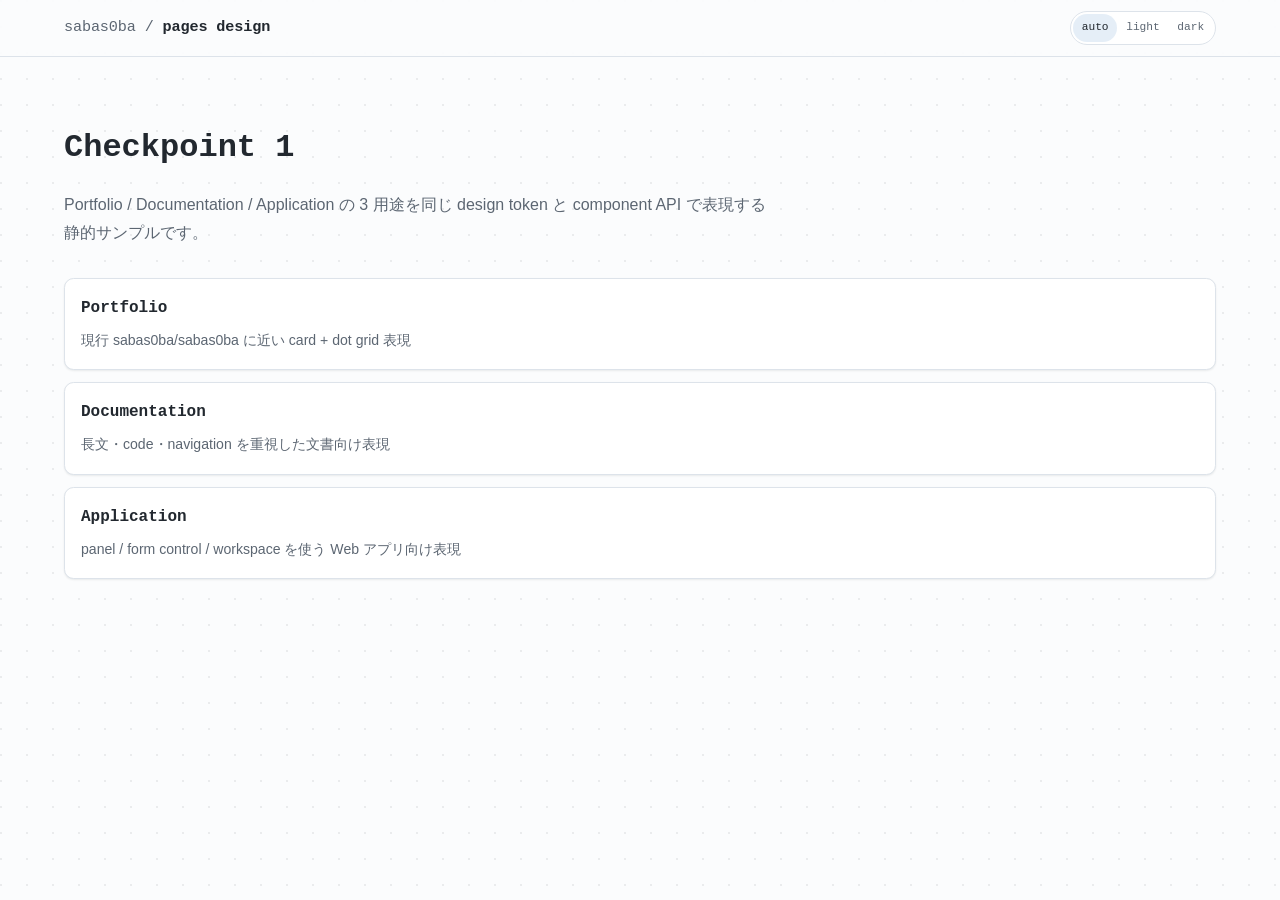
==== examples/index.html @ 205bcb6c "refactor: separate implementation samples and tests" ====
<!doctype html>
<html lang="ja">
  <head>
    <meta charset="utf-8">
    <meta name="viewport" content="width=device-width, initial-scale=1">
    <title>Sabas0ba Pages Design — checkpoint 1</title>
    <script src="assets/theme.js"></script>
    <link rel="stylesheet" href="../src/saba.css">
    <style>
      @layer site {
        body { display: flex; flex-direction: column; }
        .wrap { padding-block: 4rem; }
        .lead { max-width: 44rem; color: var(--saba-text-muted); }
        .links { margin-top: 2rem; }
        .links a { display: block; padding: 1rem; margin: .75rem 0; }
        .links strong { display: block; margin-bottom: .25rem; color: var(--saba-text); font-family: var(--saba-font-mono); }
        .links span { color: var(--saba-text-muted); font-size: .88rem; }
      }
    </style>
  </head>
  <body class="saba-grid-background">
    <a class="saba-skip-link" href="#main">本文へ移動</a>
    <header class="saba-site-header">
      <div class="saba-site-header__inner">
        <span class="saba-brand"><span class="saba-brand__owner">sabas0ba / </span>pages design</span>
        <div class="saba-theme-switcher" data-saba-theme-switcher hidden role="group" aria-label="表示テーマ">
          <button type="button" data-theme-value="auto" aria-pressed="false">auto</button>
          <button type="button" data-theme-value="light" aria-pressed="false">light</button>
          <button type="button" data-theme-value="dark" aria-pressed="false">dark</button>
        </div>
      </div>
    </header>
    <main id="main" class="saba-page wrap">
      <h1 style="font-family: var(--saba-font-mono); margin: 0;">Checkpoint 1</h1>
      <p class="lead">Portfolio / Documentation / Application の 3 用途を同じ design token と component API で表現する静的サンプルです。</p>
      <nav class="links" aria-label="サンプル一覧">
        <a class="saba-card saba-card__body" href="portfolio.html">
          <strong>Portfolio</strong>
          <span>現行 sabas0ba/sabas0ba に近い card + dot grid 表現</span>
        </a>
        <a class="saba-card saba-card__body" href="docs.html">
          <strong>Documentation</strong>
          <span>長文・code・navigation を重視した文書向け表現</span>
        </a>
        <a class="saba-card saba-card__body" href="app.html">
          <strong>Application</strong>
          <span>panel / form control / workspace を使う Web アプリ向け表現</span>
        </a>
      </nav>
    </main>
  </body>
</html>
---- src/saba.css ----
@layer saba.tokens, saba.reset, saba.base, saba.components, saba.layout, site;

@layer saba.tokens {
  :root,
  :root[data-theme="light"] {
    color-scheme: light dark;

    --saba-bg: #fbfcfd;
    --saba-surface: #ffffff;
    --saba-surface-raised: #f2f5f8;
    --saba-text: #22282f;
    --saba-text-muted: #5c6672;
    --saba-border: #dde3ea;
    --saba-accent: #0a58b8;
    --saba-accent: oklch(0.48 0.16 var(--saba-accent-h, 250));
    --saba-accent-soft: color-mix(in oklch, var(--saba-accent) 10%, transparent);
    --saba-shadow: 0 1px 2px rgb(16 22 30 / 8%);
    --saba-grid-dot: rgb(16 22 30 / 7%);

    --saba-code-comment: #59636e;
    --saba-code-keyword: #cf222e;
    --saba-code-string: #0a3069;
    --saba-code-number: #0550ae;
    --saba-code-function: #8250df;

    --saba-font-body: -apple-system, BlinkMacSystemFont, "Segoe UI", "Hiragino Sans",
      "Hiragino Kaku Gothic ProN", "Noto Sans JP", "Yu Gothic UI", Meiryo, sans-serif;
    --saba-font-mono: ui-monospace, "Cascadia Mono", "SFMono-Regular", Consolas,
      "Liberation Mono", "Noto Sans Mono", monospace;

    --saba-radius-sm: 0.25rem;
    --saba-radius-md: 0.6rem;
    --saba-radius-pill: 999px;

    --saba-space-1: 0.25rem;
    --saba-space-2: 0.5rem;
    --saba-space-3: 0.75rem;
    --saba-space-4: 1rem;
    --saba-space-6: 1.5rem;
    --saba-space-8: 2rem;
    --saba-space-12: 3rem;
    --saba-space-16: 4rem;

    --saba-measure: 48rem;
    --saba-page-width: 72rem;
    --saba-transition-fast: 150ms;
    --saba-transition-normal: 300ms;
  }

  :root[data-theme="light"] { color-scheme: light; }

  @media (prefers-color-scheme: dark) {
    :root:not([data-theme="light"]) {
      --saba-bg: #0d1117;
      --saba-surface: #151b23;
      --saba-surface-raised: #1c242e;
      --saba-text: #d5dce3;
      --saba-text-muted: #7d8894;
      --saba-border: #262e38;
      --saba-accent: #6cb6ff;
      --saba-accent: oklch(0.8 0.14 var(--saba-accent-h, 250));
      --saba-accent-soft: color-mix(in oklch, var(--saba-accent) 12%, transparent);
      --saba-shadow: 0 1px 2px rgb(0 0 0 / 50%);
      --saba-grid-dot: rgb(220 235 255 / 5%);
      --saba-code-comment: #9198a1;
      --saba-code-keyword: #ff7b72;
      --saba-code-string: #a5d6ff;
      --saba-code-number: #79c0ff;
      --saba-code-function: #d2a8ff;
    }
  }

  :root[data-theme="dark"] {
    color-scheme: dark;
    --saba-bg: #0d1117;
    --saba-surface: #151b23;
    --saba-surface-raised: #1c242e;
    --saba-text: #d5dce3;
    --saba-text-muted: #7d8894;
    --saba-border: #262e38;
    --saba-accent: #6cb6ff;
    --saba-accent: oklch(0.8 0.14 var(--saba-accent-h, 250));
    --saba-accent-soft: color-mix(in oklch, var(--saba-accent) 12%, transparent);
    --saba-shadow: 0 1px 2px rgb(0 0 0 / 50%);
    --saba-grid-dot: rgb(220 235 255 / 5%);
    --saba-code-comment: #9198a1;
    --saba-code-keyword: #ff7b72;
    --saba-code-string: #a5d6ff;
    --saba-code-number: #79c0ff;
    --saba-code-function: #d2a8ff;
  }
}

@layer saba.reset {
  *, *::before, *::after { box-sizing: border-box; }
  html { -webkit-text-size-adjust: 100%; }
  body { margin: 0; }
  img, svg { display: block; max-width: 100%; }
  button, input, textarea, select { font: inherit; }
}

@layer saba.base {
  html { background: var(--saba-bg); }
  body {
    min-height: 100vh;
    background: var(--saba-bg);
    color: var(--saba-text);
    font-family: var(--saba-font-body);
    font-size: 16px;
    line-height: 1.7;
  }
  a { color: var(--saba-accent); text-decoration: none; }
  a:hover { text-decoration: underline; }
  code, pre, kbd, samp { font-family: var(--saba-font-mono); }
  :focus-visible { outline: 2px solid var(--saba-accent); outline-offset: 2px; border-radius: 2px; }
  ::selection { background: var(--saba-accent-soft); }
}

@layer saba.components {
  .saba-skip-link {
    position: fixed;
    z-index: 100;
    inset: var(--saba-space-2) auto auto var(--saba-space-2);
    padding: var(--saba-space-2) var(--saba-space-3);
    border: 1px solid var(--saba-accent);
    border-radius: var(--saba-radius-sm);
    background: var(--saba-surface);
    color: var(--saba-text);
    font-family: var(--saba-font-mono);
    transform: translateY(calc(-100% - var(--saba-space-4)));
  }
  .saba-skip-link:focus { transform: translateY(0); }

  .saba-site-header {
    border-bottom: 1px solid var(--saba-border);
    background: color-mix(in srgb, var(--saba-bg) 88%, transparent);
    backdrop-filter: blur(12px);
  }
  .saba-site-header__inner,
  .saba-site-footer__inner {
    width: min(calc(100% - 2.5rem), var(--saba-page-width));
    margin-inline: auto;
    display: flex;
    align-items: center;
    flex-wrap: wrap;
    gap: var(--saba-space-2) var(--saba-space-4);
  }
  .saba-site-header__inner { min-height: 3.5rem; }
  .saba-brand {
    color: var(--saba-text);
    font-family: var(--saba-font-mono);
    font-size: 0.95rem;
    font-weight: 650;
    letter-spacing: -0.01em;
  }
  .saba-brand__owner { color: var(--saba-text-muted); font-weight: 500; }
  .saba-nav { display: flex; flex-wrap: wrap; gap: var(--saba-space-1) var(--saba-space-4); margin-left: auto; }
  .saba-nav a {
    color: var(--saba-text-muted);
    font-family: var(--saba-font-mono);
    font-size: 0.82rem;
    border-bottom: 1px solid transparent;
  }
  .saba-nav a:hover { color: var(--saba-text); text-decoration: none; }
  .saba-nav a[aria-current="page"] { color: var(--saba-text); border-bottom-color: var(--saba-accent); }

  .saba-theme-switcher {
    display: inline-flex;
    margin-left: auto;
    padding: 2px;
    border: 1px solid var(--saba-border);
    border-radius: var(--saba-radius-pill);
    background: var(--saba-surface);
  }
  .saba-theme-switcher[hidden] { display: none; }
  .saba-theme-switcher button {
    min-height: 1.75rem;
    padding-inline: .55rem;
    border: 0;
    border-radius: var(--saba-radius-pill);
    background: transparent;
    color: var(--saba-text-muted);
    font: .7rem/1 var(--saba-font-mono);
    cursor: pointer;
  }
  .saba-theme-switcher button[aria-pressed="true"] {
    background: var(--saba-accent-soft);
    color: var(--saba-text);
  }

  .saba-card,
  .saba-panel {
    background: var(--saba-surface);
    border: 1px solid var(--saba-border);
    border-radius: var(--saba-radius-md);
    box-shadow: var(--saba-shadow);
  }
  .saba-card { overflow: hidden; transition: border-color var(--saba-transition-fast) ease, transform var(--saba-transition-fast) ease; }
  .saba-card:hover { border-color: var(--saba-accent); transform: translateY(-2px); }
  .saba-card__body { padding: 1rem; }
  .saba-card__title { margin: 0 0 .3rem; font: 650 .98rem/1.4 var(--saba-font-mono); }
  .saba-card__desc { margin: 0; color: var(--saba-text-muted); font-size: .88rem; }

  .saba-chip,
  .saba-button {
    display: inline-flex;
    align-items: center;
    justify-content: center;
    border: 1px solid var(--saba-border);
    background: var(--saba-surface);
    color: var(--saba-text-muted);
    font-family: var(--saba-font-mono);
  }
  .saba-chip { min-height: 1.65rem; padding-inline: .65rem; border-radius: var(--saba-radius-pill); font-size: .75rem; }
  .saba-button { min-height: 2.25rem; padding-inline: .9rem; border-radius: var(--saba-radius-md); cursor: pointer; }
  .saba-button:hover { color: var(--saba-text); border-color: var(--saba-accent); }
  .saba-button--primary { border-color: var(--saba-accent); background: var(--saba-accent); color: var(--saba-bg); }

  .saba-input {
    min-height: 2.35rem;
    width: 100%;
    padding: .45rem .7rem;
    border: 1px solid var(--saba-border);
    border-radius: var(--saba-radius-md);
    background: var(--saba-bg);
    color: var(--saba-text);
  }
  .saba-input:hover { border-color: color-mix(in oklch, var(--saba-accent) 55%, var(--saba-border)); }

  .saba-site-footer { margin-top: auto; border-top: 1px solid var(--saba-border); color: var(--saba-text-muted); }
  .saba-site-footer__inner { min-height: 4rem; font: .78rem/1.5 var(--saba-font-mono); }
  .saba-site-footer__inner > :last-child { margin-left: auto; }
}

@layer saba.layout {
  .saba-page { width: min(calc(100% - 2.5rem), var(--saba-page-width)); margin-inline: auto; }
  .saba-prose { width: min(100%, var(--saba-measure)); line-height: 1.85; }
  .saba-prose h1, .saba-prose h2, .saba-prose h3 { color: var(--saba-text); font-family: var(--saba-font-mono); line-height: 1.4; }
  .saba-prose h1 { margin: 0 0 1.5rem; font-size: clamp(1.65rem, 4vw, 2rem); }
  .saba-prose h2 { margin: 2.75rem 0 1rem; padding-top: 1.5rem; border-top: 1px solid var(--saba-border); font-size: 1.3rem; }
  .saba-prose h3 { margin: 2rem 0 .75rem; font-size: 1.05rem; }
  .saba-prose p, .saba-prose ul, .saba-prose ol { margin: 1rem 0; }
  .saba-prose :not(pre) > code { padding: .14em .34em; background: color-mix(in srgb, var(--saba-surface-raised) 85%, transparent); border-radius: var(--saba-radius-sm); }
  .saba-prose pre { overflow-x: auto; padding: 1rem; border: 1px solid var(--saba-border); border-radius: var(--saba-radius-md); background: var(--saba-surface); line-height: 1.65; }
  .saba-prose blockquote { margin: 1rem 0; padding: .2rem 0 .2rem 1rem; border-left: 3px solid var(--saba-border); color: var(--saba-text-muted); }
  .saba-prose table { width: 100%; border-collapse: collapse; font-size: .92rem; }
  .saba-prose th, .saba-prose td { padding: .55rem .7rem; border: 1px solid var(--saba-border); text-align: left; }
  .saba-prose th { background: var(--saba-surface-raised); font-family: var(--saba-font-mono); }
  .saba-grid-background {
    background:
      radial-gradient(circle at 1px 1px, var(--saba-grid-dot) 1px, transparent 0) 0 0 / 26px 26px fixed,
      var(--saba-bg);
  }
  .saba-grid { display: grid; grid-template-columns: repeat(auto-fit, minmax(min(100%, 17rem), 1fr)); gap: 1rem; }
}

@media (max-width: 42rem) {
  .saba-site-header__inner { padding-block: .7rem; }
  .saba-nav { width: 100%; margin-left: 0; }
  .saba-site-footer__inner > :last-child { margin-left: 0; }
}

@media (prefers-reduced-motion: reduce) {
  *, *::before, *::after { scroll-behavior: auto !important; animation-duration: .001ms !important; animation-iteration-count: 1 !important; transition-duration: .001ms !important; }
}

@media print {
  :root {
    --saba-bg: #fff;
    --saba-surface: #fff;
    --saba-surface-raised: #f2f2f2;
    --saba-text: #000;
    --saba-text-muted: #333;
    --saba-border: #aaa;
    --saba-accent: #000;
  }
  .saba-site-header, .saba-site-footer { display: none; }
  body { background: #fff; color: #000; }
  .saba-prose { max-width: none; }
}
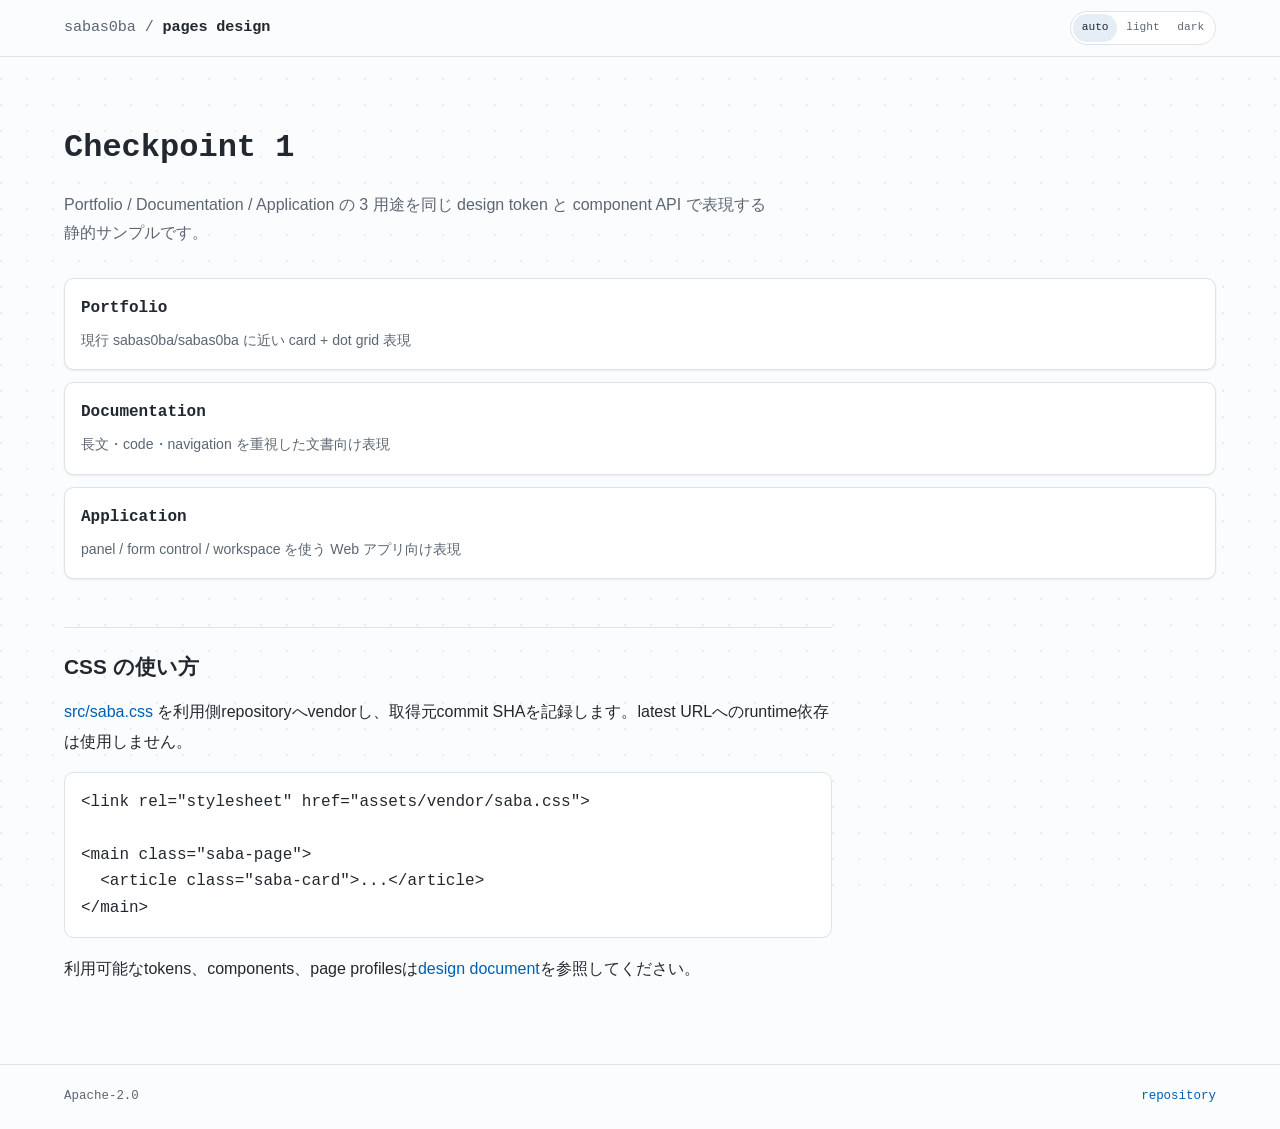
==== commit c6366c90: "feat: publish self-contained design samples" ====
--- a/examples/index.html
+++ b/examples/index.html
@@ -15,6 +15,7 @@
         .links a { display: block; padding: 1rem; margin: .75rem 0; }
         .links strong { display: block; margin-bottom: .25rem; color: var(--saba-text); font-family: var(--saba-font-mono); }
         .links span { color: var(--saba-text-muted); font-size: .88rem; }
+        .usage { margin-top: 3rem; }
       }
     </style>
   </head>
@@ -22,7 +23,7 @@
     <a class="saba-skip-link" href="#main">本文へ移動</a>
     <header class="saba-site-header">
       <div class="saba-site-header__inner">
-        <span class="saba-brand"><span class="saba-brand__owner">sabas0ba / </span>pages design</span>
+        <a class="saba-brand" href="https://github.com/sabas0ba/pages-style"><span class="saba-brand__owner">sabas0ba / </span>pages design</a>
         <div class="saba-theme-switcher" data-saba-theme-switcher hidden role="group" aria-label="表示テーマ">
           <button type="button" data-theme-value="auto" aria-pressed="false">auto</button>
           <button type="button" data-theme-value="light" aria-pressed="false">light</button>
@@ -47,6 +48,19 @@
           <span>panel / form control / workspace を使う Web アプリ向け表現</span>
         </a>
       </nav>
+      <section class="saba-prose usage" aria-labelledby="usage-title">
+        <h2 id="usage-title">CSS の使い方</h2>
+        <p><a href="https://github.com/sabas0ba/pages-style/blob/main/src/saba.css">src/saba.css</a> を利用側repositoryへvendorし、取得元commit SHAを記録します。latest URLへのruntime依存は使用しません。</p>
+        <pre><code>&lt;link rel="stylesheet" href="assets/vendor/saba.css"&gt;
+
+&lt;main class="saba-page"&gt;
+  &lt;article class="saba-card"&gt;...&lt;/article&gt;
+&lt;/main&gt;</code></pre>
+        <p>利用可能なtokens、components、page profilesは<a href="https://github.com/sabas0ba/pages-style/blob/main/docs/design.md">design document</a>を参照してください。</p>
+      </section>
     </main>
+    <footer class="saba-site-footer">
+      <div class="saba-site-footer__inner"><span>Apache-2.0</span><span><a href="https://github.com/sabas0ba/pages-style">repository</a></span></div>
+    </footer>
   </body>
 </html>
--- a/src/saba.css
+++ b/src/saba.css
@@ -1,3 +1,6 @@
+/* SPDX-License-Identifier: Apache-2.0 */
+/* Copyright 2026 sabas0ba */
+
 @layer saba.tokens, saba.reset, saba.base, saba.components, saba.layout, site;
 
 @layer saba.tokens {
@@ -23,10 +26,12 @@
     --saba-code-number: #0550ae;
     --saba-code-function: #8250df;
 
-    --saba-font-body: -apple-system, BlinkMacSystemFont, "Segoe UI", "Hiragino Sans",
-      "Hiragino Kaku Gothic ProN", "Noto Sans JP", "Yu Gothic UI", Meiryo, sans-serif;
+    --saba-font-body: -apple-system, BlinkMacSystemFont, "Segoe UI", "BIZ UDPGothic",
+      "Hiragino Sans", "Hiragino Kaku Gothic ProN", "Yu Gothic UI", "Yu Gothic",
+      "Noto Sans CJK JP", "Noto Sans JP", Meiryo, sans-serif;
     --saba-font-mono: ui-monospace, "Cascadia Mono", "SFMono-Regular", Consolas,
-      "Liberation Mono", "Noto Sans Mono", monospace;
+      "Liberation Mono", "BIZ UDGothic", "Noto Sans Mono CJK JP", "Noto Sans Mono",
+      monospace;
 
     --saba-radius-sm: 0.25rem;
     --saba-radius-md: 0.6rem;
@@ -235,7 +240,7 @@
 @layer saba.layout {
   .saba-page { width: min(calc(100% - 2.5rem), var(--saba-page-width)); margin-inline: auto; }
   .saba-prose { width: min(100%, var(--saba-measure)); line-height: 1.85; }
-  .saba-prose h1, .saba-prose h2, .saba-prose h3 { color: var(--saba-text); font-family: var(--saba-font-mono); line-height: 1.4; }
+  .saba-prose h1, .saba-prose h2, .saba-prose h3 { color: var(--saba-text); font-family: var(--saba-font-body); line-height: 1.4; }
   .saba-prose h1 { margin: 0 0 1.5rem; font-size: clamp(1.65rem, 4vw, 2rem); }
   .saba-prose h2 { margin: 2.75rem 0 1rem; padding-top: 1.5rem; border-top: 1px solid var(--saba-border); font-size: 1.3rem; }
   .saba-prose h3 { margin: 2rem 0 .75rem; font-size: 1.05rem; }
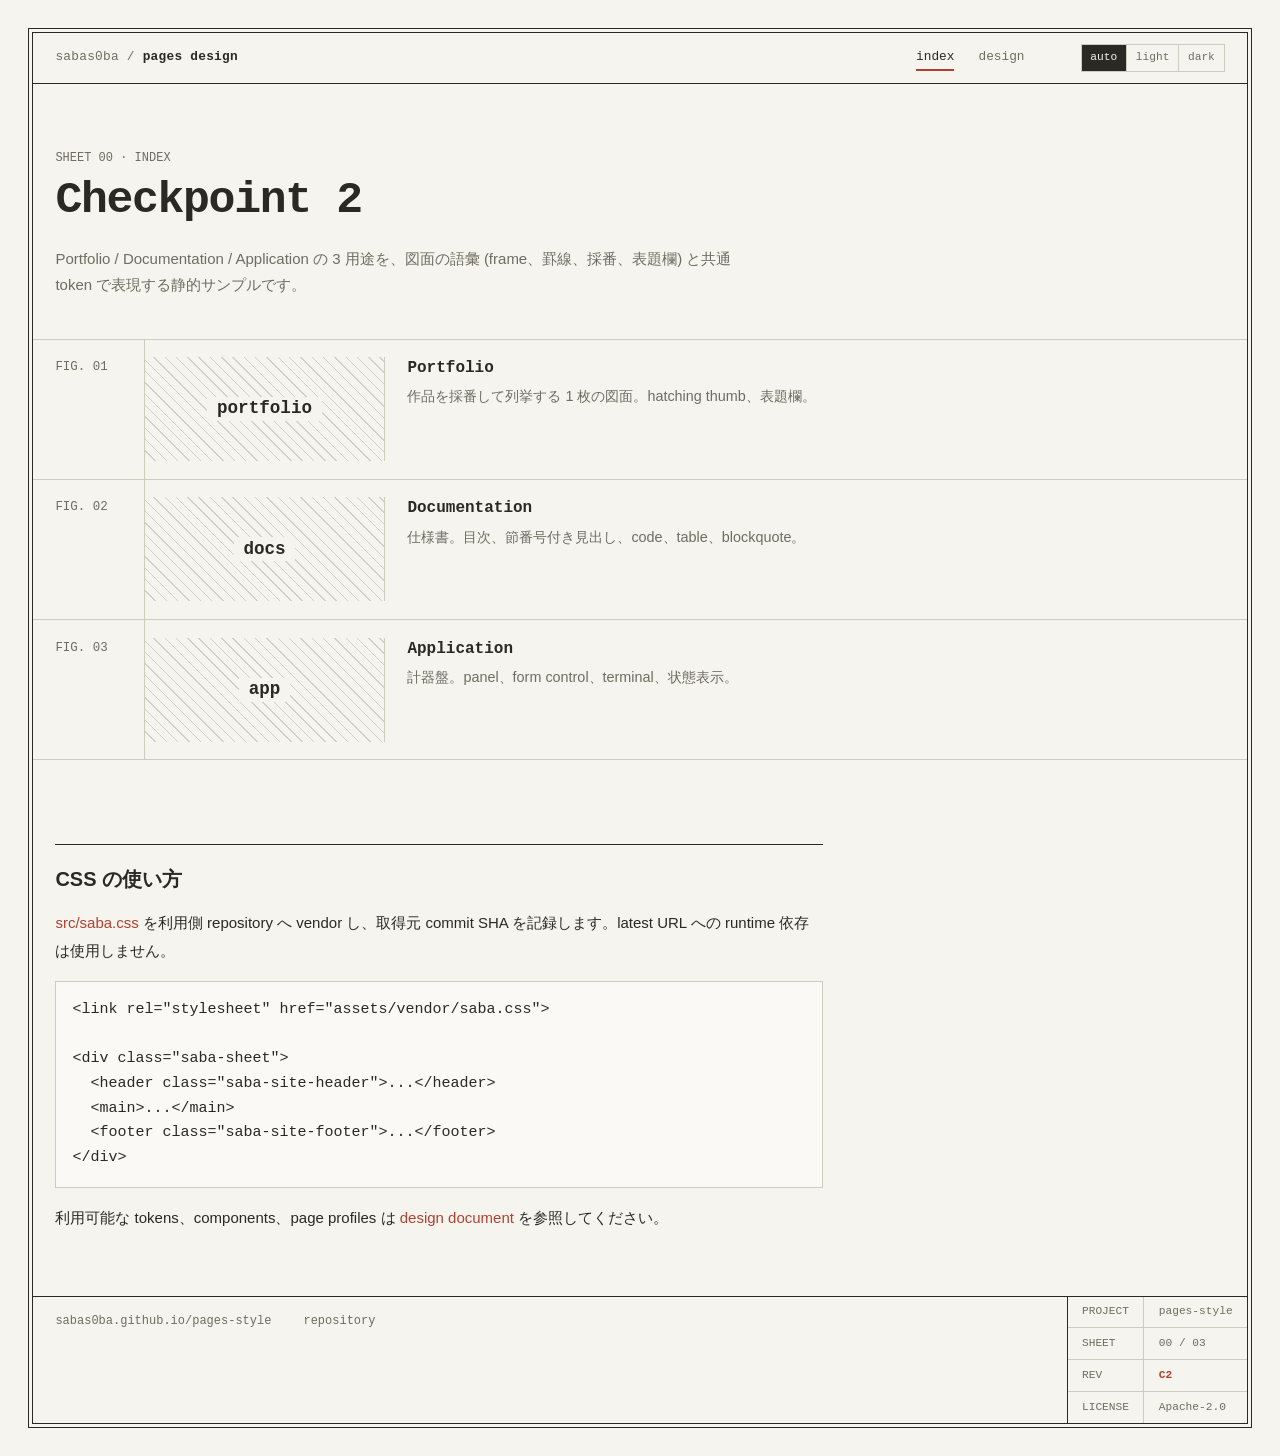
==== commit 4e932429: "feat: adopt drafting-sheet design language checkpoint 1 の template 的な要素 (角丸 card と影、dot grid、pill、 u" ====
--- a/examples/index.html
+++ b/examples/index.html
@@ -3,64 +3,92 @@
   <head>
     <meta charset="utf-8">
     <meta name="viewport" content="width=device-width, initial-scale=1">
-    <title>Sabas0ba Pages Design — checkpoint 1</title>
+    <title>Sabas0ba Pages Design — checkpoint 2</title>
     <script src="assets/theme.js"></script>
     <link rel="stylesheet" href="../src/saba.css">
     <style>
       @layer site {
-        body { display: flex; flex-direction: column; }
-        .wrap { padding-block: 4rem; }
-        .lead { max-width: 44rem; color: var(--saba-text-muted); }
-        .links { margin-top: 2rem; }
-        .links a { display: block; padding: 1rem; margin: .75rem 0; }
-        .links strong { display: block; margin-bottom: .25rem; color: var(--saba-text); font-family: var(--saba-font-mono); }
-        .links span { color: var(--saba-text-muted); font-size: .88rem; }
-        .usage { margin-top: 3rem; }
+        .hero { padding: clamp(2rem, 6vw, 4rem) var(--saba-gutter) 2.5rem; border-bottom: 1px solid var(--saba-border); }
+        .hero .no { font-family: var(--saba-font-mono); font-size: 0.75rem; color: var(--saba-text-muted); }
+        .hero h1 { margin: 0.4rem 0 0; font: 700 clamp(1.8rem, 5vw, 2.8rem)/1.15 var(--saba-font-mono); letter-spacing: -0.03em; }
+        .hero p { max-width: 44rem; margin: 1.2rem 0 0; color: var(--saba-text-muted); }
+        .usage { padding-block: 2.5rem 3rem; }
       }
     </style>
   </head>
-  <body class="saba-grid-background">
+  <body>
     <a class="saba-skip-link" href="#main">本文へ移動</a>
-    <header class="saba-site-header">
-      <div class="saba-site-header__inner">
-        <a class="saba-brand" href="https://github.com/sabas0ba/pages-style"><span class="saba-brand__owner">sabas0ba / </span>pages design</a>
-        <div class="saba-theme-switcher" data-saba-theme-switcher hidden role="group" aria-label="表示テーマ">
-          <button type="button" data-theme-value="auto" aria-pressed="false">auto</button>
-          <button type="button" data-theme-value="light" aria-pressed="false">light</button>
-          <button type="button" data-theme-value="dark" aria-pressed="false">dark</button>
+    <div class="saba-sheet">
+      <header class="saba-site-header">
+        <div class="saba-site-header__inner">
+          <a class="saba-brand" href="https://github.com/sabas0ba/pages-style"><span class="saba-brand__owner">sabas0ba / </span>pages design</a>
+          <nav class="saba-nav" aria-label="主要ナビゲーション">
+            <a aria-current="page" href="#main">index</a>
+            <a href="https://github.com/sabas0ba/pages-style/blob/main/docs/design.md">design</a>
+          </nav>
+          <div class="saba-theme-switcher" data-saba-theme-switcher hidden role="group" aria-label="表示テーマ">
+            <button type="button" data-theme-value="auto" aria-pressed="false">auto</button>
+            <button type="button" data-theme-value="light" aria-pressed="false">light</button>
+            <button type="button" data-theme-value="dark" aria-pressed="false">dark</button>
+          </div>
         </div>
-      </div>
-    </header>
-    <main id="main" class="saba-page wrap">
-      <h1 style="font-family: var(--saba-font-mono); margin: 0;">Checkpoint 1</h1>
-      <p class="lead">Portfolio / Documentation / Application の 3 用途を同じ design token と component API で表現する静的サンプルです。</p>
-      <nav class="links" aria-label="サンプル一覧">
-        <a class="saba-card saba-card__body" href="portfolio.html">
-          <strong>Portfolio</strong>
-          <span>現行 sabas0ba/sabas0ba に近い card + dot grid 表現</span>
-        </a>
-        <a class="saba-card saba-card__body" href="docs.html">
-          <strong>Documentation</strong>
-          <span>長文・code・navigation を重視した文書向け表現</span>
-        </a>
-        <a class="saba-card saba-card__body" href="app.html">
-          <strong>Application</strong>
-          <span>panel / form control / workspace を使う Web アプリ向け表現</span>
-        </a>
-      </nav>
-      <section class="saba-prose usage" aria-labelledby="usage-title">
-        <h2 id="usage-title">CSS の使い方</h2>
-        <p><a href="https://github.com/sabas0ba/pages-style/blob/main/src/saba.css">src/saba.css</a> を利用側repositoryへvendorし、取得元commit SHAを記録します。latest URLへのruntime依存は使用しません。</p>
-        <pre><code>&lt;link rel="stylesheet" href="assets/vendor/saba.css"&gt;
+      </header>
+      <main id="main">
+        <section class="hero">
+          <div class="no">SHEET 00 · INDEX</div>
+          <h1>Checkpoint 2</h1>
+          <p>Portfolio / Documentation / Application の 3 用途を、図面の語彙 (frame、罫線、採番、表題欄) と共通 token で表現する静的サンプルです。</p>
+        </section>
+        <nav aria-label="サンプル一覧">
+          <a class="saba-fig" href="portfolio.html">
+            <div class="saba-fig__no">FIG. 01</div>
+            <div class="saba-fig__thumb saba-hatch"><span>portfolio</span></div>
+            <div class="saba-fig__body">
+              <h2 class="saba-fig__title">Portfolio</h2>
+              <p class="saba-fig__desc">作品を採番して列挙する 1 枚の図面。hatching thumb、表題欄。</p>
+            </div>
+          </a>
+          <a class="saba-fig" href="docs.html">
+            <div class="saba-fig__no">FIG. 02</div>
+            <div class="saba-fig__thumb saba-hatch"><span>docs</span></div>
+            <div class="saba-fig__body">
+              <h2 class="saba-fig__title">Documentation</h2>
+              <p class="saba-fig__desc">仕様書。目次、節番号付き見出し、code、table、blockquote。</p>
+            </div>
+          </a>
+          <a class="saba-fig" href="app.html">
+            <div class="saba-fig__no">FIG. 03</div>
+            <div class="saba-fig__thumb saba-hatch"><span>app</span></div>
+            <div class="saba-fig__body">
+              <h2 class="saba-fig__title">Application</h2>
+              <p class="saba-fig__desc">計器盤。panel、form control、terminal、状態表示。</p>
+            </div>
+          </a>
+        </nav>
+        <section class="saba-page usage" aria-labelledby="usage-title">
+          <div class="saba-prose">
+            <h2 id="usage-title">CSS の使い方</h2>
+            <p><a href="https://github.com/sabas0ba/pages-style/blob/main/src/saba.css">src/saba.css</a> を利用側 repository へ vendor し、取得元 commit SHA を記録します。latest URL への runtime 依存は使用しません。</p>
+            <pre><code>&lt;link rel="stylesheet" href="assets/vendor/saba.css"&gt;
 
-&lt;main class="saba-page"&gt;
-  &lt;article class="saba-card"&gt;...&lt;/article&gt;
-&lt;/main&gt;</code></pre>
-        <p>利用可能なtokens、components、page profilesは<a href="https://github.com/sabas0ba/pages-style/blob/main/docs/design.md">design document</a>を参照してください。</p>
-      </section>
-    </main>
-    <footer class="saba-site-footer">
-      <div class="saba-site-footer__inner"><span>Apache-2.0</span><span><a href="https://github.com/sabas0ba/pages-style">repository</a></span></div>
-    </footer>
+&lt;div class="saba-sheet"&gt;
+  &lt;header class="saba-site-header"&gt;...&lt;/header&gt;
+  &lt;main&gt;...&lt;/main&gt;
+  &lt;footer class="saba-site-footer"&gt;...&lt;/footer&gt;
+&lt;/div&gt;</code></pre>
+            <p>利用可能な tokens、components、page profiles は <a href="https://github.com/sabas0ba/pages-style/blob/main/docs/design.md">design document</a> を参照してください。</p>
+          </div>
+        </section>
+      </main>
+      <footer class="saba-site-footer">
+        <div class="saba-site-footer__inner"><span>sabas0ba.github.io/pages-style</span><span><a href="https://github.com/sabas0ba/pages-style">repository</a></span></div>
+        <div class="saba-titleblock" aria-label="表題欄">
+          <div>PROJECT</div><div>pages-style</div>
+          <div>SHEET</div><div>00 / 03</div>
+          <div>REV</div><div class="saba-titleblock__rev">C2</div>
+          <div>LICENSE</div><div>Apache-2.0</div>
+        </div>
+      </footer>
+    </div>
   </body>
 </html>
--- a/src/saba.css
+++ b/src/saba.css
@@ -1,5 +1,11 @@
 /* SPDX-License-Identifier: Apache-2.0 */
 /* Copyright 2026 sabas0ba */
+
+/*
+ * saba.css — 図面 (drafting sheet) design system.
+ * light は製図用紙と墨、dark は青焼き (diazo blueprint)。
+ * 構造は罫線・frame・採番・表題欄で作り、card の影や角丸を使わない。
+ */
 
 @layer saba.tokens, saba.reset, saba.base, saba.components, saba.layout, site;
 
@@ -8,23 +14,23 @@
   :root[data-theme="light"] {
     color-scheme: light dark;
 
-    --saba-bg: #fbfcfd;
-    --saba-surface: #ffffff;
-    --saba-surface-raised: #f2f5f8;
-    --saba-text: #22282f;
-    --saba-text-muted: #5c6672;
-    --saba-border: #dde3ea;
-    --saba-accent: #0a58b8;
-    --saba-accent: oklch(0.48 0.16 var(--saba-accent-h, 250));
-    --saba-accent-soft: color-mix(in oklch, var(--saba-accent) 10%, transparent);
-    --saba-shadow: 0 1px 2px rgb(16 22 30 / 8%);
-    --saba-grid-dot: rgb(16 22 30 / 7%);
-
-    --saba-code-comment: #59636e;
-    --saba-code-keyword: #cf222e;
-    --saba-code-string: #0a3069;
-    --saba-code-number: #0550ae;
-    --saba-code-function: #8250df;
+    --saba-bg: #f5f4ee;
+    --saba-surface: #faf9f5;
+    --saba-surface-raised: #eceae1;
+    --saba-text: #2a2924;
+    --saba-text-muted: #6f6c60;
+    --saba-border: #cfccbd;
+    --saba-border-strong: #2a2924;
+    --saba-accent: #b0402f;
+    --saba-accent-soft: color-mix(in srgb, var(--saba-accent) 12%, transparent);
+    --saba-hatch: rgb(42 41 36 / 18%);
+    --saba-grid-line: rgb(42 41 36 / 9%);
+
+    --saba-code-comment: #7a7668;
+    --saba-code-keyword: #b0402f;
+    --saba-code-string: #2f4f6f;
+    --saba-code-number: #5c5230;
+    --saba-code-function: #4a3d7a;
 
     --saba-font-body: -apple-system, BlinkMacSystemFont, "Segoe UI", "BIZ UDPGothic",
       "Hiragino Sans", "Hiragino Kaku Gothic ProN", "Yu Gothic UI", "Yu Gothic",
@@ -32,10 +38,6 @@
     --saba-font-mono: ui-monospace, "Cascadia Mono", "SFMono-Regular", Consolas,
       "Liberation Mono", "BIZ UDGothic", "Noto Sans Mono CJK JP", "Noto Sans Mono",
       monospace;
-
-    --saba-radius-sm: 0.25rem;
-    --saba-radius-md: 0.6rem;
-    --saba-radius-pill: 999px;
 
     --saba-space-1: 0.25rem;
     --saba-space-2: 0.5rem;
@@ -46,53 +48,54 @@
     --saba-space-12: 3rem;
     --saba-space-16: 4rem;
 
+    --saba-gutter: 1.4rem;
+    --saba-sheet-margin: clamp(0.8rem, 2.5vw, 2rem);
     --saba-measure: 48rem;
-    --saba-page-width: 72rem;
+    --saba-page-width: 88rem;
     --saba-transition-fast: 150ms;
-    --saba-transition-normal: 300ms;
   }
 
   :root[data-theme="light"] { color-scheme: light; }
 
   @media (prefers-color-scheme: dark) {
     :root:not([data-theme="light"]) {
-      --saba-bg: #0d1117;
-      --saba-surface: #151b23;
-      --saba-surface-raised: #1c242e;
-      --saba-text: #d5dce3;
-      --saba-text-muted: #7d8894;
-      --saba-border: #262e38;
-      --saba-accent: #6cb6ff;
-      --saba-accent: oklch(0.8 0.14 var(--saba-accent-h, 250));
-      --saba-accent-soft: color-mix(in oklch, var(--saba-accent) 12%, transparent);
-      --saba-shadow: 0 1px 2px rgb(0 0 0 / 50%);
-      --saba-grid-dot: rgb(220 235 255 / 5%);
-      --saba-code-comment: #9198a1;
-      --saba-code-keyword: #ff7b72;
-      --saba-code-string: #a5d6ff;
-      --saba-code-number: #79c0ff;
-      --saba-code-function: #d2a8ff;
+      --saba-bg: #14293d;
+      --saba-surface: #172e44;
+      --saba-surface-raised: #1d3852;
+      --saba-text: #d8e5f0;
+      --saba-text-muted: #8aa4bb;
+      --saba-border: #33506a;
+      --saba-border-strong: #d8e5f0;
+      --saba-accent: #e6c37c;
+      --saba-accent-soft: color-mix(in srgb, var(--saba-accent) 16%, transparent);
+      --saba-hatch: rgb(216 229 240 / 16%);
+      --saba-grid-line: rgb(216 229 240 / 7%);
+      --saba-code-comment: #7f97ac;
+      --saba-code-keyword: #e6c37c;
+      --saba-code-string: #bcd8ee;
+      --saba-code-number: #9fc0dc;
+      --saba-code-function: #d7c7f0;
     }
   }
 
   :root[data-theme="dark"] {
     color-scheme: dark;
-    --saba-bg: #0d1117;
-    --saba-surface: #151b23;
-    --saba-surface-raised: #1c242e;
-    --saba-text: #d5dce3;
-    --saba-text-muted: #7d8894;
-    --saba-border: #262e38;
-    --saba-accent: #6cb6ff;
-    --saba-accent: oklch(0.8 0.14 var(--saba-accent-h, 250));
-    --saba-accent-soft: color-mix(in oklch, var(--saba-accent) 12%, transparent);
-    --saba-shadow: 0 1px 2px rgb(0 0 0 / 50%);
-    --saba-grid-dot: rgb(220 235 255 / 5%);
-    --saba-code-comment: #9198a1;
-    --saba-code-keyword: #ff7b72;
-    --saba-code-string: #a5d6ff;
-    --saba-code-number: #79c0ff;
-    --saba-code-function: #d2a8ff;
+    --saba-bg: #14293d;
+    --saba-surface: #172e44;
+    --saba-surface-raised: #1d3852;
+    --saba-text: #d8e5f0;
+    --saba-text-muted: #8aa4bb;
+    --saba-border: #33506a;
+    --saba-border-strong: #d8e5f0;
+    --saba-accent: #e6c37c;
+    --saba-accent-soft: color-mix(in srgb, var(--saba-accent) 16%, transparent);
+    --saba-hatch: rgb(216 229 240 / 16%);
+    --saba-grid-line: rgb(216 229 240 / 7%);
+    --saba-code-comment: #7f97ac;
+    --saba-code-keyword: #e6c37c;
+    --saba-code-string: #bcd8ee;
+    --saba-code-number: #9fc0dc;
+    --saba-code-function: #d7c7f0;
   }
 }
 
@@ -111,14 +114,14 @@
     background: var(--saba-bg);
     color: var(--saba-text);
     font-family: var(--saba-font-body);
-    font-size: 16px;
-    line-height: 1.7;
-  }
-  a { color: var(--saba-accent); text-decoration: none; }
-  a:hover { text-decoration: underline; }
+    font-size: 15px;
+    line-height: 1.75;
+  }
+  a { color: inherit; text-decoration: none; }
+  a:hover { text-decoration: underline; text-underline-offset: 3px; }
   code, pre, kbd, samp { font-family: var(--saba-font-mono); }
-  :focus-visible { outline: 2px solid var(--saba-accent); outline-offset: 2px; border-radius: 2px; }
-  ::selection { background: var(--saba-accent-soft); }
+  :focus-visible { outline: 2px solid var(--saba-accent); outline-offset: 2px; }
+  ::selection { background: var(--saba-text); color: var(--saba-bg); }
 }
 
 @layer saba.components {
@@ -127,8 +130,7 @@
     z-index: 100;
     inset: var(--saba-space-2) auto auto var(--saba-space-2);
     padding: var(--saba-space-2) var(--saba-space-3);
-    border: 1px solid var(--saba-accent);
-    border-radius: var(--saba-radius-sm);
+    border: 1px solid var(--saba-border-strong);
     background: var(--saba-surface);
     color: var(--saba-text);
     font-family: var(--saba-font-mono);
@@ -136,133 +138,197 @@
   }
   .saba-skip-link:focus { transform: translateY(0); }
 
-  .saba-site-header {
-    border-bottom: 1px solid var(--saba-border);
-    background: color-mix(in srgb, var(--saba-bg) 88%, transparent);
-    backdrop-filter: blur(12px);
-  }
+  /* 図面 frame。外周の太線と内側の細線で 1 枚の sheet を作る。 */
+  .saba-sheet {
+    display: flex;
+    flex-direction: column;
+    margin: var(--saba-sheet-margin);
+    min-height: calc(100vh - 2 * var(--saba-sheet-margin));
+    border: 1.5px solid var(--saba-border-strong);
+    outline: 1px solid var(--saba-border-strong);
+    outline-offset: 3px;
+  }
+
+  .saba-site-header { border-bottom: 1px solid var(--saba-border-strong); }
   .saba-site-header__inner,
   .saba-site-footer__inner {
-    width: min(calc(100% - 2.5rem), var(--saba-page-width));
-    margin-inline: auto;
     display: flex;
-    align-items: center;
+    align-items: baseline;
     flex-wrap: wrap;
-    gap: var(--saba-space-2) var(--saba-space-4);
-  }
-  .saba-site-header__inner { min-height: 3.5rem; }
-  .saba-brand {
-    color: var(--saba-text);
-    font-family: var(--saba-font-mono);
-    font-size: 0.95rem;
-    font-weight: 650;
-    letter-spacing: -0.01em;
-  }
-  .saba-brand__owner { color: var(--saba-text-muted); font-weight: 500; }
-  .saba-nav { display: flex; flex-wrap: wrap; gap: var(--saba-space-1) var(--saba-space-4); margin-left: auto; }
-  .saba-nav a {
-    color: var(--saba-text-muted);
-    font-family: var(--saba-font-mono);
-    font-size: 0.82rem;
-    border-bottom: 1px solid transparent;
-  }
+    gap: var(--saba-space-2) var(--saba-space-8);
+    padding: 0.7rem var(--saba-gutter);
+    font-family: var(--saba-font-mono);
+    font-size: 0.8rem;
+  }
+  .saba-brand { color: var(--saba-text); font-weight: 700; letter-spacing: 0.02em; }
+  .saba-brand__owner { color: var(--saba-text-muted); font-weight: 400; }
+  .saba-nav { display: flex; flex-wrap: wrap; gap: var(--saba-space-1) var(--saba-space-6); margin-left: auto; }
+  .saba-nav a { color: var(--saba-text-muted); }
   .saba-nav a:hover { color: var(--saba-text); text-decoration: none; }
-  .saba-nav a[aria-current="page"] { color: var(--saba-text); border-bottom-color: var(--saba-accent); }
+  .saba-nav a[aria-current="page"] { color: var(--saba-text); border-bottom: 2px solid var(--saba-accent); }
 
   .saba-theme-switcher {
     display: inline-flex;
-    margin-left: auto;
-    padding: 2px;
+    margin-left: var(--saba-space-6);
     border: 1px solid var(--saba-border);
-    border-radius: var(--saba-radius-pill);
-    background: var(--saba-surface);
   }
   .saba-theme-switcher[hidden] { display: none; }
   .saba-theme-switcher button {
-    min-height: 1.75rem;
-    padding-inline: .55rem;
+    min-height: 1.6rem;
+    padding-inline: 0.55rem;
     border: 0;
-    border-radius: var(--saba-radius-pill);
     background: transparent;
     color: var(--saba-text-muted);
-    font: .7rem/1 var(--saba-font-mono);
+    font: 0.7rem/1 var(--saba-font-mono);
     cursor: pointer;
   }
+  .saba-theme-switcher button + button { border-left: 1px solid var(--saba-border); }
   .saba-theme-switcher button[aria-pressed="true"] {
-    background: var(--saba-accent-soft);
-    color: var(--saba-text);
+    background: var(--saba-text);
+    color: var(--saba-bg);
   }
 
   .saba-card,
   .saba-panel {
     background: var(--saba-surface);
     border: 1px solid var(--saba-border);
-    border-radius: var(--saba-radius-md);
-    box-shadow: var(--saba-shadow);
-  }
-  .saba-card { overflow: hidden; transition: border-color var(--saba-transition-fast) ease, transform var(--saba-transition-fast) ease; }
-  .saba-card:hover { border-color: var(--saba-accent); transform: translateY(-2px); }
-  .saba-card__body { padding: 1rem; }
-  .saba-card__title { margin: 0 0 .3rem; font: 650 .98rem/1.4 var(--saba-font-mono); }
-  .saba-card__desc { margin: 0; color: var(--saba-text-muted); font-size: .88rem; }
-
-  .saba-chip,
+  }
+  .saba-card { transition: border-color var(--saba-transition-fast) ease; }
+  .saba-card:hover { border-color: var(--saba-border-strong); }
+  .saba-card__body { padding: var(--saba-space-4); }
+  .saba-card__title { margin: 0 0 0.3rem; font: 700 0.98rem/1.4 var(--saba-font-mono); }
+  .saba-card__desc { margin: 0; color: var(--saba-text-muted); font-size: 0.9rem; }
+
+  /* 採番付きの図 (FIG. 01) 行。作品や項目の列挙に使う。 */
+  .saba-fig {
+    display: grid;
+    grid-template-columns: 7rem 15rem minmax(0, 1fr);
+    border-bottom: 1px solid var(--saba-border);
+    color: inherit;
+  }
+  .saba-fig:hover { text-decoration: none; }
+  .saba-fig:hover .saba-fig__title { text-decoration: underline; text-underline-offset: 3px; }
+  .saba-fig__no {
+    padding: 1.1rem var(--saba-gutter);
+    border-right: 1px solid var(--saba-border);
+    font-family: var(--saba-font-mono);
+    font-size: 0.78rem;
+    color: var(--saba-text-muted);
+  }
+  .saba-fig__thumb {
+    display: grid;
+    place-items: center;
+    margin: 1.1rem 0;
+    min-height: 6.5rem;
+    border-right: 1px solid var(--saba-border);
+    font: 700 1.1rem/1 var(--saba-font-mono);
+  }
+  .saba-fig__thumb > * { padding: 0.2rem 0.6rem; background: var(--saba-bg); }
+  .saba-fig__body { padding: 1.1rem var(--saba-gutter); }
+  .saba-fig__title { margin: 0; font: 700 1rem/1.4 var(--saba-font-mono); }
+  .saba-fig__desc { margin: 0.3rem 0 0.5rem; max-width: 38rem; color: var(--saba-text-muted); font-size: 0.9rem; }
+
+  /* 断面の hatching。gradient の代わりに使う placeholder 面。 */
+  .saba-hatch {
+    background: repeating-linear-gradient(45deg, transparent 0 7px, var(--saba-hatch) 7px 8px);
+  }
+
+  .saba-chip {
+    display: inline-block;
+    color: var(--saba-text-muted);
+    font-family: var(--saba-font-mono);
+    font-size: 0.75rem;
+  }
+  .saba-chip::before { content: "[ "; }
+  .saba-chip::after { content: " ]"; }
+
   .saba-button {
     display: inline-flex;
     align-items: center;
     justify-content: center;
+    min-height: 2.2rem;
+    padding-inline: 0.9rem;
+    border: 1px solid var(--saba-border-strong);
+    background: transparent;
+    color: var(--saba-text);
+    font-family: var(--saba-font-mono);
+    cursor: pointer;
+  }
+  .saba-button:hover { background: var(--saba-text); color: var(--saba-bg); }
+  .saba-button--primary { background: var(--saba-text); color: var(--saba-bg); }
+  .saba-button--primary:hover { background: var(--saba-accent); border-color: var(--saba-accent); color: var(--saba-bg); }
+
+  .saba-input {
+    min-height: 2.2rem;
+    width: 100%;
+    padding: 0.4rem 0.7rem;
     border: 1px solid var(--saba-border);
     background: var(--saba-surface);
+    color: var(--saba-text);
+    font-family: var(--saba-font-mono);
+  }
+  .saba-input:hover { border-color: var(--saba-border-strong); }
+
+  /* 表題欄。sheet の右下に置き、識別情報を表にする。 */
+  .saba-titleblock {
+    display: grid;
+    grid-template-columns: auto auto;
+    margin-left: auto;
+    border-left: 1px solid var(--saba-border-strong);
+    font-family: var(--saba-font-mono);
+    font-size: 0.7rem;
+  }
+  .saba-titleblock > * {
+    padding: 0.35rem 0.9rem;
+    border-bottom: 1px solid var(--saba-border);
+  }
+  .saba-titleblock > :nth-child(odd) { color: var(--saba-text-muted); border-right: 1px solid var(--saba-border); }
+  .saba-titleblock > :nth-last-child(-n + 2) { border-bottom: 0; }
+  .saba-titleblock__rev { color: var(--saba-accent); font-weight: 700; }
+
+  .saba-site-footer {
+    display: flex;
+    align-items: stretch;
+    flex-wrap: wrap;
+    margin-top: auto;
+    border-top: 1px solid var(--saba-border-strong);
     color: var(--saba-text-muted);
-    font-family: var(--saba-font-mono);
-  }
-  .saba-chip { min-height: 1.65rem; padding-inline: .65rem; border-radius: var(--saba-radius-pill); font-size: .75rem; }
-  .saba-button { min-height: 2.25rem; padding-inline: .9rem; border-radius: var(--saba-radius-md); cursor: pointer; }
-  .saba-button:hover { color: var(--saba-text); border-color: var(--saba-accent); }
-  .saba-button--primary { border-color: var(--saba-accent); background: var(--saba-accent); color: var(--saba-bg); }
-
-  .saba-input {
-    min-height: 2.35rem;
-    width: 100%;
-    padding: .45rem .7rem;
-    border: 1px solid var(--saba-border);
-    border-radius: var(--saba-radius-md);
-    background: var(--saba-bg);
-    color: var(--saba-text);
-  }
-  .saba-input:hover { border-color: color-mix(in oklch, var(--saba-accent) 55%, var(--saba-border)); }
-
-  .saba-site-footer { margin-top: auto; border-top: 1px solid var(--saba-border); color: var(--saba-text-muted); }
-  .saba-site-footer__inner { min-height: 4rem; font: .78rem/1.5 var(--saba-font-mono); }
-  .saba-site-footer__inner > :last-child { margin-left: auto; }
+  }
+  .saba-site-footer__inner { padding-block: 0.9rem; font-size: 0.75rem; }
 }
 
 @layer saba.layout {
-  .saba-page { width: min(calc(100% - 2.5rem), var(--saba-page-width)); margin-inline: auto; }
+  .saba-page { width: 100%; max-width: var(--saba-page-width); padding-inline: var(--saba-gutter); }
   .saba-prose { width: min(100%, var(--saba-measure)); line-height: 1.85; }
-  .saba-prose h1, .saba-prose h2, .saba-prose h3 { color: var(--saba-text); font-family: var(--saba-font-body); line-height: 1.4; }
-  .saba-prose h1 { margin: 0 0 1.5rem; font-size: clamp(1.65rem, 4vw, 2rem); }
-  .saba-prose h2 { margin: 2.75rem 0 1rem; padding-top: 1.5rem; border-top: 1px solid var(--saba-border); font-size: 1.3rem; }
-  .saba-prose h3 { margin: 2rem 0 .75rem; font-size: 1.05rem; }
+  .saba-prose h1, .saba-prose h2, .saba-prose h3 { color: var(--saba-text); line-height: 1.4; }
+  .saba-prose h1 { margin: 0 0 1.5rem; font: 700 clamp(1.6rem, 4vw, 2rem)/1.2 var(--saba-font-mono); letter-spacing: -0.02em; }
+  .saba-prose h2 { margin: 2.75rem 0 1rem; padding-top: 1.25rem; border-top: 1px solid var(--saba-border-strong); font-size: 1.25rem; }
+  .saba-prose h3 { margin: 2rem 0 0.75rem; font-size: 1.05rem; }
   .saba-prose p, .saba-prose ul, .saba-prose ol { margin: 1rem 0; }
-  .saba-prose :not(pre) > code { padding: .14em .34em; background: color-mix(in srgb, var(--saba-surface-raised) 85%, transparent); border-radius: var(--saba-radius-sm); }
-  .saba-prose pre { overflow-x: auto; padding: 1rem; border: 1px solid var(--saba-border); border-radius: var(--saba-radius-md); background: var(--saba-surface); line-height: 1.65; }
-  .saba-prose blockquote { margin: 1rem 0; padding: .2rem 0 .2rem 1rem; border-left: 3px solid var(--saba-border); color: var(--saba-text-muted); }
-  .saba-prose table { width: 100%; border-collapse: collapse; font-size: .92rem; }
-  .saba-prose th, .saba-prose td { padding: .55rem .7rem; border: 1px solid var(--saba-border); text-align: left; }
-  .saba-prose th { background: var(--saba-surface-raised); font-family: var(--saba-font-mono); }
+  .saba-prose a { color: var(--saba-accent); }
+  .saba-prose :not(pre) > code { padding: 0.1em 0.3em; background: var(--saba-surface-raised); }
+  .saba-prose pre { overflow-x: auto; padding: 1rem; border: 1px solid var(--saba-border); background: var(--saba-surface); line-height: 1.65; }
+  .saba-prose blockquote { margin: 1rem 0; padding: 0.2rem 0 0.2rem 1rem; border-left: 3px solid var(--saba-border-strong); color: var(--saba-text-muted); }
+  .saba-prose table { width: 100%; border-collapse: collapse; font-size: 0.92rem; }
+  .saba-prose th, .saba-prose td { padding: 0.55rem 0.7rem; border: 1px solid var(--saba-border); text-align: left; }
+  .saba-prose th { background: var(--saba-surface-raised); font-family: var(--saba-font-mono); font-size: 0.8rem; }
+
+  /* 方眼。dot grid ではなく製図用紙の細い罫線。 */
   .saba-grid-background {
     background:
-      radial-gradient(circle at 1px 1px, var(--saba-grid-dot) 1px, transparent 0) 0 0 / 26px 26px fixed,
+      linear-gradient(var(--saba-grid-line) 1px, transparent 1px) 0 0 / 26px 26px,
+      linear-gradient(90deg, var(--saba-grid-line) 1px, transparent 1px) 0 0 / 26px 26px,
       var(--saba-bg);
   }
-  .saba-grid { display: grid; grid-template-columns: repeat(auto-fit, minmax(min(100%, 17rem), 1fr)); gap: 1rem; }
+  .saba-grid { display: grid; grid-template-columns: repeat(auto-fit, minmax(min(100%, 17rem), 1fr)); gap: var(--saba-space-4); }
 }
 
 @media (max-width: 42rem) {
-  .saba-site-header__inner { padding-block: .7rem; }
   .saba-nav { width: 100%; margin-left: 0; }
-  .saba-site-footer__inner > :last-child { margin-left: 0; }
+  .saba-theme-switcher { margin-left: 0; }
+  .saba-fig { grid-template-columns: 4rem minmax(0, 1fr); }
+  .saba-fig__thumb { display: none; }
+  .saba-titleblock { flex: 1 1 100%; margin-left: 0; border-left: 0; border-top: 1px solid var(--saba-border); }
 }
 
 @media (prefers-reduced-motion: reduce) {
@@ -277,9 +343,12 @@
     --saba-text: #000;
     --saba-text-muted: #333;
     --saba-border: #aaa;
+    --saba-border-strong: #000;
     --saba-accent: #000;
-  }
-  .saba-site-header, .saba-site-footer { display: none; }
+    --saba-sheet-margin: 0;
+  }
+  .saba-theme-switcher, .saba-skip-link { display: none; }
+  .saba-sheet { outline: 0; min-height: 0; }
   body { background: #fff; color: #000; }
   .saba-prose { max-width: none; }
 }
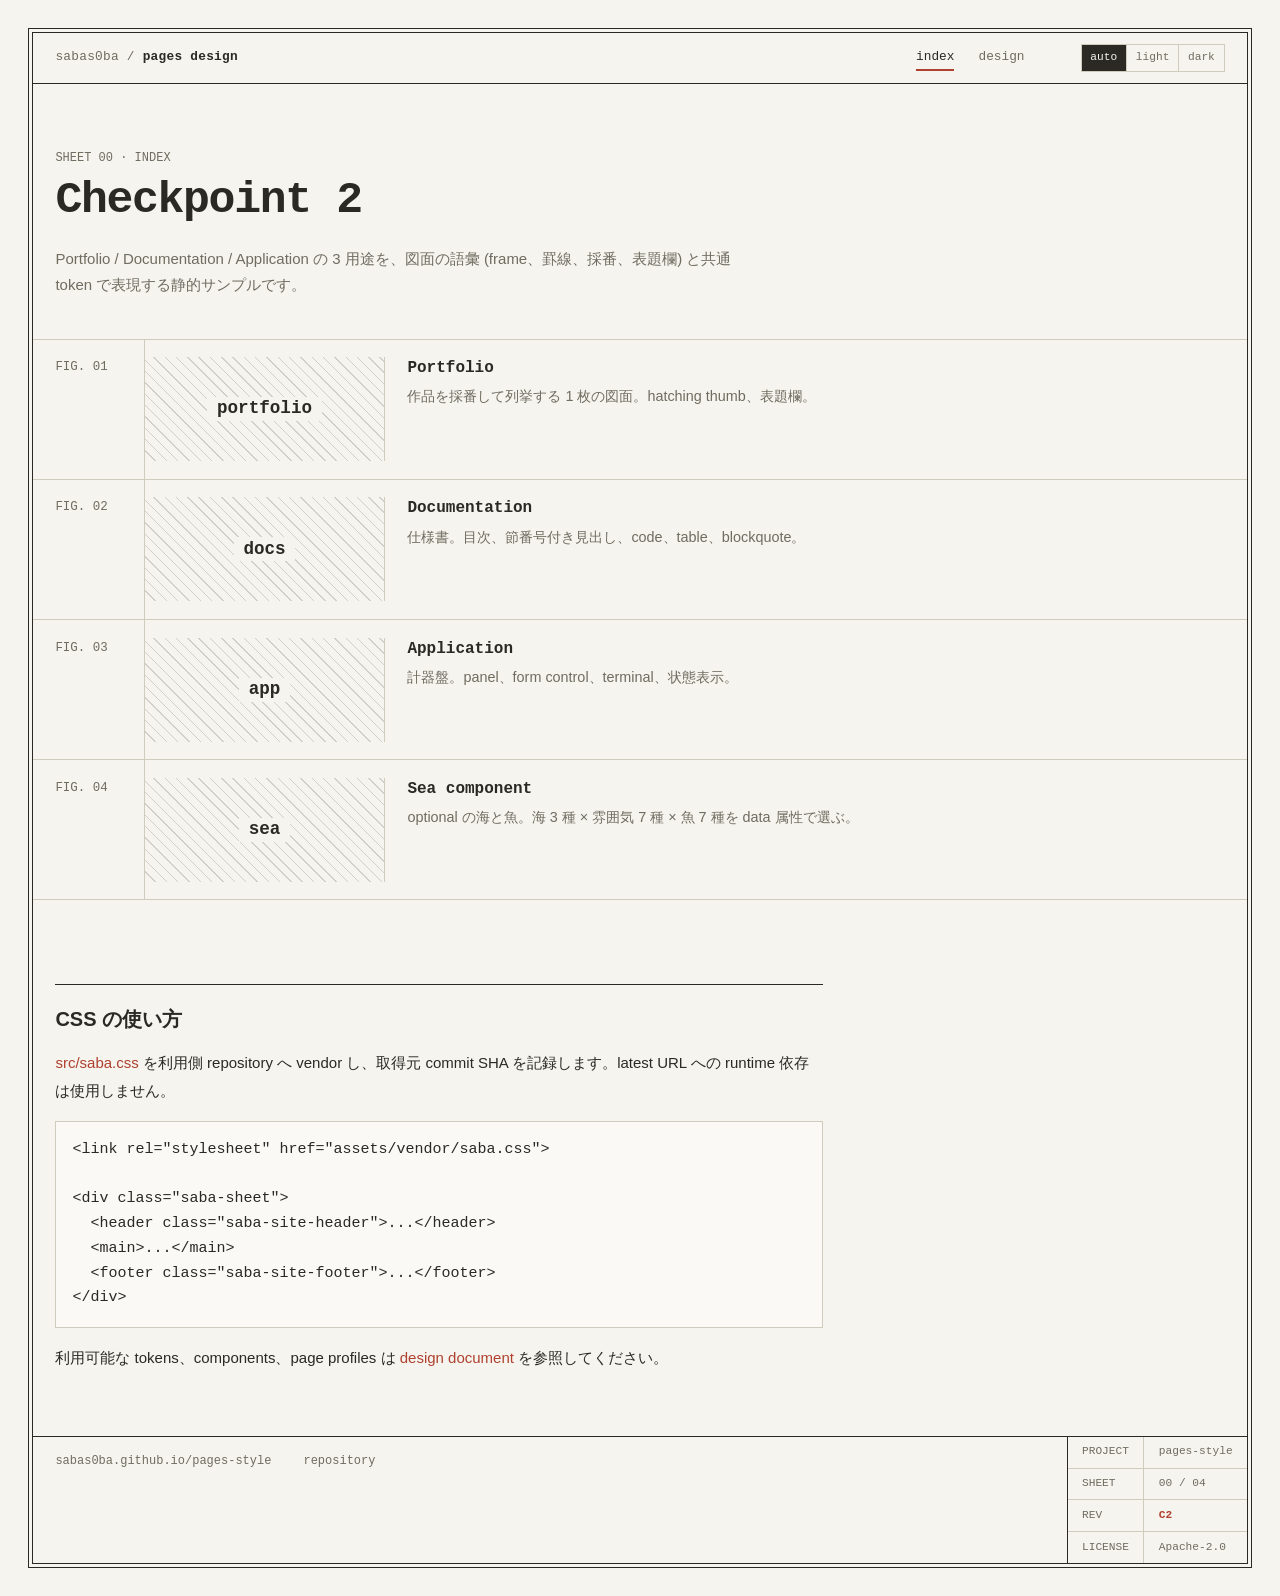
==== commit 91cdbd5c: "feat: add optional sea component with fish 背景の模様と画面下の帯に魚を泳がせる optional component を追加する。 saba.css とは独" ====
--- a/examples/index.html
+++ b/examples/index.html
@@ -64,6 +64,14 @@
               <p class="saba-fig__desc">計器盤。panel、form control、terminal、状態表示。</p>
             </div>
           </a>
+          <a class="saba-fig" href="sea.html">
+            <div class="saba-fig__no">FIG. 04</div>
+            <div class="saba-fig__thumb saba-hatch"><span>sea</span></div>
+            <div class="saba-fig__body">
+              <h2 class="saba-fig__title">Sea component</h2>
+              <p class="saba-fig__desc">optional の海と魚。海 3 種 × 雰囲気 7 種 × 魚 7 種を data 属性で選ぶ。</p>
+            </div>
+          </a>
         </nav>
         <section class="saba-page usage" aria-labelledby="usage-title">
           <div class="saba-prose">
@@ -84,7 +92,7 @@
         <div class="saba-site-footer__inner"><span>sabas0ba.github.io/pages-style</span><span><a href="https://github.com/sabas0ba/pages-style">repository</a></span></div>
         <div class="saba-titleblock" aria-label="表題欄">
           <div>PROJECT</div><div>pages-style</div>
-          <div>SHEET</div><div>00 / 03</div>
+          <div>SHEET</div><div>00 / 04</div>
           <div>REV</div><div class="saba-titleblock__rev">C2</div>
           <div>LICENSE</div><div>Apache-2.0</div>
         </div>
--- a/src/saba.css
+++ b/src/saba.css
@@ -335,6 +335,10 @@
   *, *::before, *::after { scroll-behavior: auto !important; animation-duration: .001ms !important; animation-iteration-count: 1 !important; transition-duration: .001ms !important; }
 }
 
+/*
+ * print は @layer の外 (unlayered) に置く。cascade layer の規則により、
+ * layered な theme token (:root[data-theme="dark"] を含む) より常に優先される。
+ */
 @media print {
   :root {
     --saba-bg: #fff;
